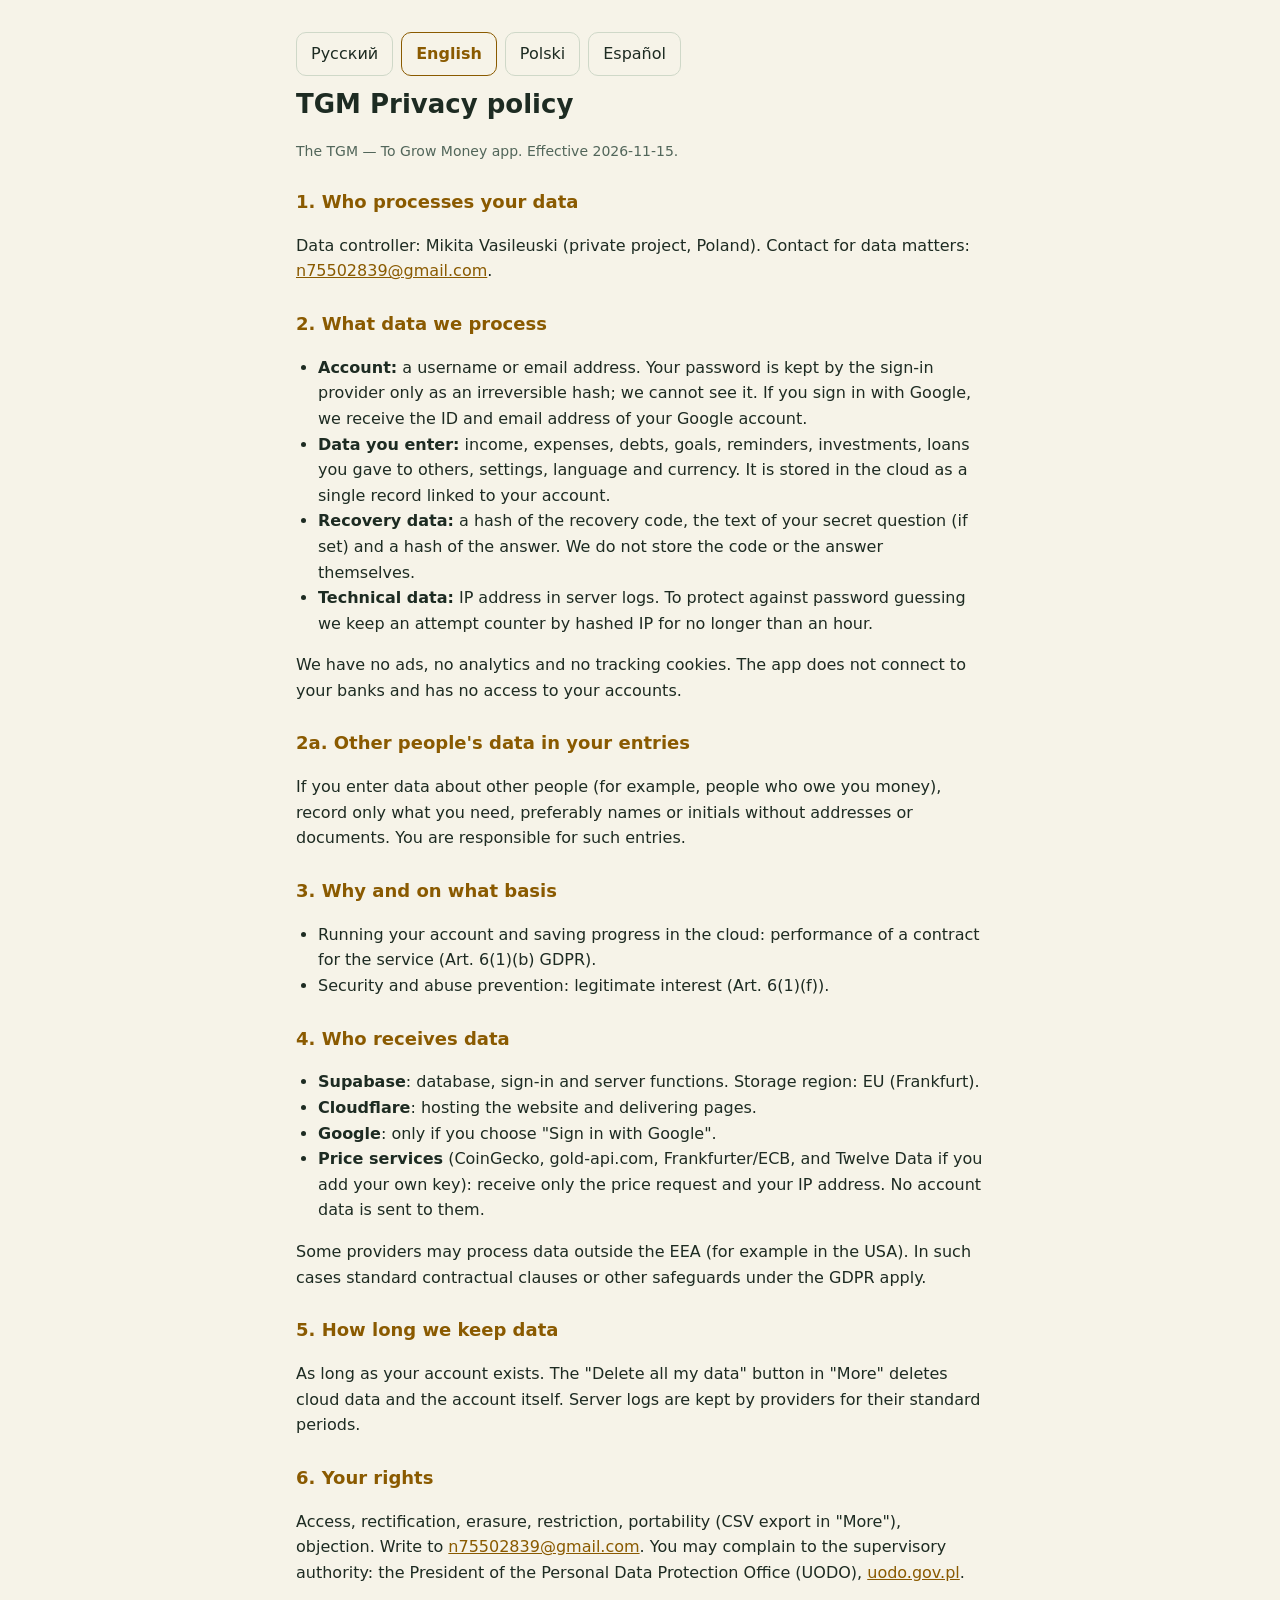
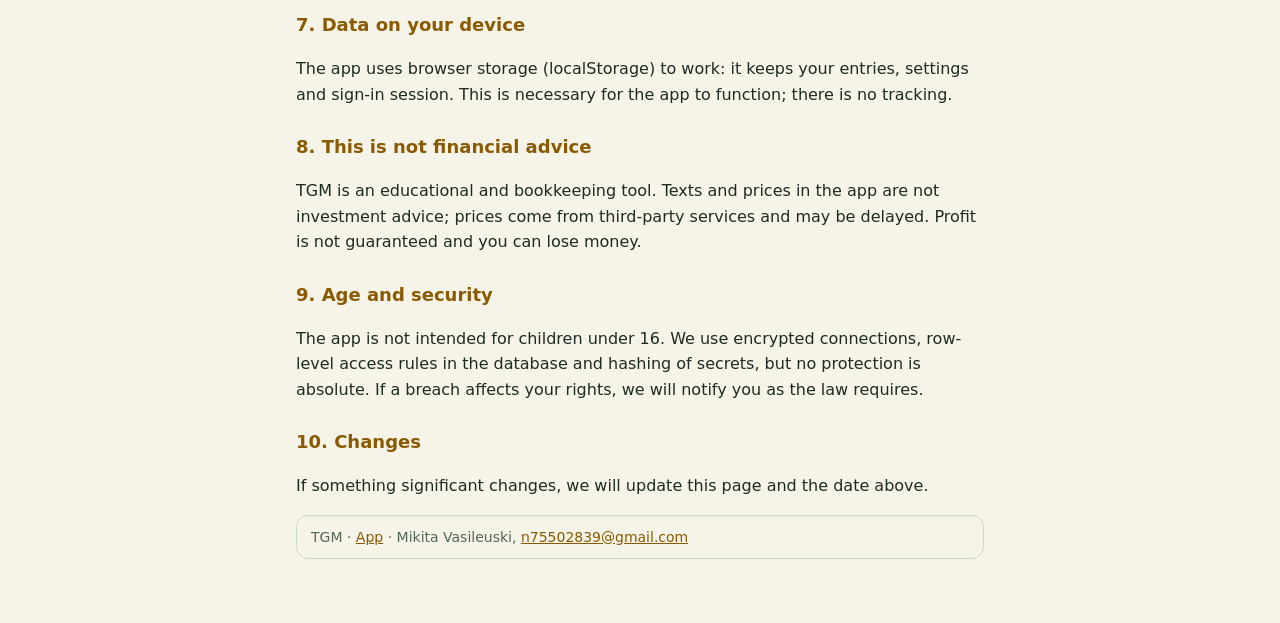
==== privacy.html @ ac7b107a "Add files via upload" ====
<!doctype html>
<html lang="en">
<head>
<meta charset="utf-8">
<meta name="viewport" content="width=device-width, initial-scale=1">
<meta name="color-scheme" content="dark light">
<title>TGM — Privacy policy</title>
<style>
:root { --bg: #0e1a14; --fg: #e8efe6; --muted: #9db3a3; --line: #2a4132; --accent: #f2bd4b; }
@media (prefers-color-scheme: light) { :root { --bg: #f6f3e8; --fg: #1d2b22; --muted: #52665a; --line: #cfd8c8; --accent: #8a5a00; } }
* { box-sizing: border-box; }
body { margin: 0; background: var(--bg); color: var(--fg); font: 16px/1.6 system-ui, -apple-system, Segoe UI, Roboto, sans-serif; }
main { max-width: 720px; margin: 0 auto; padding: 20px 16px 48px; }
h1 { font-size: 26px; margin: 8px 0 4px; } h2 { font-size: 18px; margin: 26px 0 6px; color: var(--accent); }
p, li { overflow-wrap: anywhere; } ul { padding-left: 22px; } a { color: var(--accent); }
.muted { color: var(--muted); font-size: 14px; }
nav.langs { display: flex; gap: 8px; flex-wrap: wrap; margin: 12px 0 8px; }
nav.langs button { background: transparent; color: var(--fg); border: 1px solid var(--line); border-radius: 10px; padding: 8px 14px; font: inherit; cursor: pointer; min-height: 44px; }
nav.langs button[aria-pressed="true"] { border-color: var(--accent); color: var(--accent); font-weight: 700; }
section[hidden] { display: none; }
.note { border: 1px solid var(--line); border-radius: 12px; padding: 10px 14px; margin: 16px 0; }
</style>
</head>
<body>
<main>
<nav class="langs" aria-label="Language">
  <button data-l="ru">Русский</button><button data-l="en">English</button><button data-l="pl">Polski</button><button data-l="es">Español</button>
</nav>

<!-- ============ RU ============ -->
<section data-lang="ru" lang="ru">
<h1>Политика конфиденциальности TGM</h1>
<p class="muted">Приложение TGM — To Grow Money. Действует с 2026-11-15.</p>

<h2>1. Кто обрабатывает данные</h2>
<p>Администратор данных: Mikita Vasileuski (частный проект, Польша). Связь по вопросам данных: <a href="mailto:n75502839@gmail.com">n75502839@gmail.com</a>.</p>

<h2>2. Какие данные мы обрабатываем</h2>
<ul>
<li><b>Аккаунт:</b> логин или адрес почты. Пароль хранится у провайдера входа только в виде необратимого хеша, мы его не видим. Если входишь через Google, мы получаем идентификатор и адрес почты аккаунта Google.</li>
<li><b>Данные, которые ты вносишь:</b> доходы, траты, долги, цели, напоминания, вложения, займы другим людям, настройки, язык и валюта. Они хранятся в облаке одной записью, привязанной к твоему аккаунту.</li>
<li><b>Данные восстановления:</b> хеш кода восстановления, текст секретного вопроса (если задан) и хеш ответа. Сам код и ответ мы не храним.</li>
<li><b>Технические данные:</b> IP-адрес в журналах сервера. Для защиты от перебора паролей мы сохраняем счётчик попыток по хешу IP не дольше часа.</li>
</ul>
<p>У нас нет рекламы, аналитики и отслеживающих файлов cookie. Приложение не подключается к твоим банкам и не имеет доступа к счетам.</p>

<h2>2а. Чужие данные в твоих записях</h2>
<p>Если ты вносишь данные других людей (например, должников), записывай только то, что нужно тебе, лучше имена или инициалы без адресов и документов. Ответственность за такие записи лежит на тебе.</p>

<h2>3. Зачем и на каком основании</h2>
<ul>
<li>Работа аккаунта и облачное сохранение прогресса: исполнение договора об оказании услуги (ст. 6(1)(b) RODO/GDPR).</li>
<li>Безопасность и защита от злоупотреблений: законный интерес (ст. 6(1)(f)).</li>
</ul>

<h2>4. Кому передаются данные</h2>
<ul>
<li><b>Supabase</b>: база данных, вход и серверные функции. Регион хранения: ЕС (Франкфурт).</li>
<li><b>Cloudflare</b>: размещение сайта и доставка страниц.</li>
<li><b>Google</b>: только если ты выбираешь «Войти через Google».</li>
<li><b>Сервисы цен</b> (CoinGecko, gold-api.com, Frankfurter/ЕЦБ, а также Twelve Data, если ты сам добавил свой ключ): получают только запрос цен и твой IP-адрес. Данные аккаунта им не передаются.</li>
</ul>
<p>Часть поставщиков может обрабатывать данные за пределами ЕЭЗ (например, в США). В таких случаях действуют стандартные договорные положения или иные механизмы защиты, предусмотренные RODO.</p>

<h2>5. Сколько хранятся данные</h2>
<p>Пока существует твой аккаунт. Кнопка «Удалить все мои данные» в разделе «Ещё» удаляет облачные данные и сам аккаунт. Журналы серверов хранятся у провайдеров в течение их стандартных сроков.</p>

<h2>6. Твои права</h2>
<p>Доступ к данным, исправление, удаление, ограничение обработки, перенос (выгрузка CSV в «Ещё»), возражение. Напиши на <a href="mailto:n75502839@gmail.com">n75502839@gmail.com</a>. Ты вправе пожаловаться в надзорный орган: Prezes Urzędu Ochrony Danych Osobowych (UODO), <a href="https://uodo.gov.pl">uodo.gov.pl</a>.</p>

<h2>7. Данные на твоём устройстве</h2>
<p>Приложение использует память браузера (localStorage), чтобы работать: хранит твои записи, настройки и сессию входа. Это необходимо для работы, отслеживания нет.</p>

<h2>8. Это не финансовая консультация</h2>
<p>TGM — учебный и учётный инструмент. Тексты и цены в приложении не являются инвестиционной рекомендацией, цены берутся у сторонних сервисов и могут отставать. Прибыль не гарантирована, можно потерять деньги.</p>

<h2>9. Возраст и безопасность</h2>
<p>Приложение не предназначено для детей младше 16 лет. Мы используем шифрованное соединение, правила доступа на уровне строк базы и хеширование секретов, но абсолютной защиты не бывает. При нарушении, затрагивающем твои права, мы сообщим об этом по закону.</p>

<h2>10. Изменения</h2>
<p>При существенных изменениях мы обновим эту страницу и дату вверху.</p>
</section>

<!-- ============ EN ============ -->
<section data-lang="en" lang="en">
<h1>TGM Privacy policy</h1>
<p class="muted">The TGM — To Grow Money app. Effective 2026-11-15.</p>

<h2>1. Who processes your data</h2>
<p>Data controller: Mikita Vasileuski (private project, Poland). Contact for data matters: <a href="mailto:n75502839@gmail.com">n75502839@gmail.com</a>.</p>

<h2>2. What data we process</h2>
<ul>
<li><b>Account:</b> a username or email address. Your password is kept by the sign-in provider only as an irreversible hash; we cannot see it. If you sign in with Google, we receive the ID and email address of your Google account.</li>
<li><b>Data you enter:</b> income, expenses, debts, goals, reminders, investments, loans you gave to others, settings, language and currency. It is stored in the cloud as a single record linked to your account.</li>
<li><b>Recovery data:</b> a hash of the recovery code, the text of your secret question (if set) and a hash of the answer. We do not store the code or the answer themselves.</li>
<li><b>Technical data:</b> IP address in server logs. To protect against password guessing we keep an attempt counter by hashed IP for no longer than an hour.</li>
</ul>
<p>We have no ads, no analytics and no tracking cookies. The app does not connect to your banks and has no access to your accounts.</p>

<h2>2a. Other people's data in your entries</h2>
<p>If you enter data about other people (for example, people who owe you money), record only what you need, preferably names or initials without addresses or documents. You are responsible for such entries.</p>

<h2>3. Why and on what basis</h2>
<ul>
<li>Running your account and saving progress in the cloud: performance of a contract for the service (Art. 6(1)(b) GDPR).</li>
<li>Security and abuse prevention: legitimate interest (Art. 6(1)(f)).</li>
</ul>

<h2>4. Who receives data</h2>
<ul>
<li><b>Supabase</b>: database, sign-in and server functions. Storage region: EU (Frankfurt).</li>
<li><b>Cloudflare</b>: hosting the website and delivering pages.</li>
<li><b>Google</b>: only if you choose "Sign in with Google".</li>
<li><b>Price services</b> (CoinGecko, gold-api.com, Frankfurter/ECB, and Twelve Data if you add your own key): receive only the price request and your IP address. No account data is sent to them.</li>
</ul>
<p>Some providers may process data outside the EEA (for example in the USA). In such cases standard contractual clauses or other safeguards under the GDPR apply.</p>

<h2>5. How long we keep data</h2>
<p>As long as your account exists. The "Delete all my data" button in "More" deletes cloud data and the account itself. Server logs are kept by providers for their standard periods.</p>

<h2>6. Your rights</h2>
<p>Access, rectification, erasure, restriction, portability (CSV export in "More"), objection. Write to <a href="mailto:n75502839@gmail.com">n75502839@gmail.com</a>. You may complain to the supervisory authority: the President of the Personal Data Protection Office (UODO), <a href="https://uodo.gov.pl">uodo.gov.pl</a>.</p>

<h2>7. Data on your device</h2>
<p>The app uses browser storage (localStorage) to work: it keeps your entries, settings and sign-in session. This is necessary for the app to function; there is no tracking.</p>

<h2>8. This is not financial advice</h2>
<p>TGM is an educational and bookkeeping tool. Texts and prices in the app are not investment advice; prices come from third-party services and may be delayed. Profit is not guaranteed and you can lose money.</p>

<h2>9. Age and security</h2>
<p>The app is not intended for children under 16. We use encrypted connections, row-level access rules in the database and hashing of secrets, but no protection is absolute. If a breach affects your rights, we will notify you as the law requires.</p>

<h2>10. Changes</h2>
<p>If something significant changes, we will update this page and the date above.</p>
</section>

<!-- ============ PL ============ -->
<section data-lang="pl" lang="pl">
<h1>Polityka prywatności TGM</h1>
<p class="muted">Aplikacja TGM — To Grow Money. Obowiązuje od 2026-11-15.</p>

<h2>1. Kto przetwarza dane</h2>
<p>Administrator danych: Mikita Vasileuski (projekt prywatny, Polska). Kontakt w sprawach danych: <a href="mailto:n75502839@gmail.com">n75502839@gmail.com</a>.</p>

<h2>2. Jakie dane przetwarzamy</h2>
<ul>
<li><b>Konto:</b> login lub adres e-mail. Hasło jest przechowywane przez dostawcę logowania wyłącznie jako nieodwracalny skrót, nie możemy go zobaczyć. Jeśli logujesz się przez Google, otrzymujemy identyfikator i adres e-mail konta Google.</li>
<li><b>Dane, które wpisujesz:</b> dochody, wydatki, długi, cele, przypomnienia, inwestycje, pożyczki udzielone innym osobom, ustawienia, język i waluta. Są zapisane w chmurze jako jeden rekord powiązany z twoim kontem.</li>
<li><b>Dane do odzyskiwania konta:</b> skrót kodu odzyskiwania, treść pytania pomocniczego (jeśli ustawione) i skrót odpowiedzi. Samego kodu ani odpowiedzi nie przechowujemy.</li>
<li><b>Dane techniczne:</b> adres IP w logach serwera. Aby chronić przed zgadywaniem haseł, przechowujemy licznik prób według skrótu IP nie dłużej niż godzinę.</li>
</ul>
<p>Nie mamy reklam, analityki ani śledzących plików cookie. Aplikacja nie łączy się z twoimi bankami i nie ma dostępu do rachunków.</p>

<h2>2a. Dane innych osób w twoich wpisach</h2>
<p>Jeśli wpisujesz dane innych osób (na przykład dłużników), zapisuj tylko to, co potrzebne, najlepiej imiona lub inicjały bez adresów i dokumentów. Za takie wpisy odpowiadasz ty.</p>

<h2>3. Po co i na jakiej podstawie</h2>
<ul>
<li>Prowadzenie konta i zapis postępów w chmurze: wykonanie umowy o świadczenie usługi (art. 6 ust. 1 lit. b RODO).</li>
<li>Bezpieczeństwo i zapobieganie nadużyciom: prawnie uzasadniony interes (art. 6 ust. 1 lit. f).</li>
</ul>

<h2>4. Kto otrzymuje dane</h2>
<ul>
<li><b>Supabase</b>: baza danych, logowanie i funkcje serwerowe. Region przechowywania: UE (Frankfurt).</li>
<li><b>Cloudflare</b>: hosting strony i dostarczanie stron.</li>
<li><b>Google</b>: tylko jeśli wybierzesz „Zaloguj przez Google”.</li>
<li><b>Serwisy z cenami</b> (CoinGecko, gold-api.com, Frankfurter/EBC oraz Twelve Data, jeśli sam dodasz swój klucz): otrzymują tylko zapytanie o ceny i twój adres IP. Dane konta do nich nie trafiają.</li>
</ul>
<p>Niektórzy dostawcy mogą przetwarzać dane poza EOG (na przykład w USA). W takich przypadkach obowiązują standardowe klauzule umowne lub inne zabezpieczenia przewidziane w RODO.</p>

<h2>5. Jak długo przechowujemy dane</h2>
<p>Dopóki istnieje twoje konto. Przycisk „Usuń wszystkie moje dane” w zakładce „Więcej” usuwa dane z chmury i samo konto. Logi serwerów są przechowywane przez dostawców w standardowych okresach.</p>

<h2>6. Twoje prawa</h2>
<p>Dostęp, sprostowanie, usunięcie, ograniczenie przetwarzania, przenoszenie (eksport CSV w „Więcej”), sprzeciw. Napisz na <a href="mailto:n75502839@gmail.com">n75502839@gmail.com</a>. Możesz złożyć skargę do organu nadzorczego: Prezes Urzędu Ochrony Danych Osobowych (UODO), <a href="https://uodo.gov.pl">uodo.gov.pl</a>.</p>

<h2>7. Dane na twoim urządzeniu</h2>
<p>Aplikacja używa pamięci przeglądarki (localStorage), aby działać: przechowuje twoje wpisy, ustawienia i sesję logowania. Jest to niezbędne do działania, nie ma śledzenia.</p>

<h2>8. To nie jest porada finansowa</h2>
<p>TGM to narzędzie edukacyjne i do prowadzenia budżetu. Teksty i ceny w aplikacji nie są rekomendacją inwestycyjną, ceny pochodzą z zewnętrznych serwisów i mogą być opóźnione. Zysk nie jest gwarantowany, można stracić pieniądze.</p>

<h2>9. Wiek i bezpieczeństwo</h2>
<p>Aplikacja nie jest przeznaczona dla dzieci poniżej 16 lat. Stosujemy szyfrowane połączenie, reguły dostępu na poziomie wierszy bazy i hashowanie sekretów, ale absolutna ochrona nie istnieje. Jeśli naruszenie dotknie twoich praw, powiadomimy cię zgodnie z prawem.</p>

<h2>10. Zmiany</h2>
<p>Przy istotnych zmianach zaktualizujemy tę stronę i datę powyżej.</p>
</section>

<!-- ============ ES ============ -->
<section data-lang="es" lang="es">
<h1>Política de privacidad de TGM</h1>
<p class="muted">La aplicación TGM — To Grow Money. En vigor desde 2026-11-15.</p>

<h2>1. Quién trata tus datos</h2>
<p>Responsable del tratamiento: Mikita Vasileuski (proyecto privado, Polonia). Contacto para asuntos de datos: <a href="mailto:n75502839@gmail.com">n75502839@gmail.com</a>.</p>

<h2>2. Qué datos tratamos</h2>
<ul>
<li><b>Cuenta:</b> un usuario o una dirección de correo. La contraseña la guarda el proveedor de acceso solo como un hash irreversible; nosotros no podemos verla. Si entras con Google, recibimos el identificador y el correo de tu cuenta de Google.</li>
<li><b>Datos que introduces:</b> ingresos, gastos, deudas, metas, recordatorios, inversiones, préstamos que hiciste a otras personas, ajustes, idioma y moneda. Se guardan en la nube como un único registro vinculado a tu cuenta.</li>
<li><b>Datos de recuperación:</b> un hash del código de recuperación, el texto de tu pregunta secreta (si la fijas) y un hash de la respuesta. No guardamos el código ni la respuesta en sí.</li>
<li><b>Datos técnicos:</b> dirección IP en los registros del servidor. Para protegerte de intentos de adivinar contraseñas guardamos un contador de intentos por hash de IP durante no más de una hora.</li>
</ul>
<p>No tenemos publicidad, analítica ni cookies de seguimiento. La aplicación no se conecta a tus bancos ni tiene acceso a tus cuentas.</p>

<h2>2a. Datos de otras personas en tus registros</h2>
<p>Si introduces datos de otras personas (por ejemplo, quienes te deben dinero), anota solo lo necesario, mejor nombres o iniciales sin direcciones ni documentos. Eres responsable de esos registros.</p>

<h2>3. Para qué y con qué base</h2>
<ul>
<li>Gestionar tu cuenta y guardar el progreso en la nube: ejecución de un contrato de servicio (art. 6.1.b RGPD).</li>
<li>Seguridad y prevención de abusos: interés legítimo (art. 6.1.f).</li>
</ul>

<h2>4. Quién recibe los datos</h2>
<ul>
<li><b>Supabase</b>: base de datos, acceso y funciones de servidor. Región de almacenamiento: UE (Fráncfort).</li>
<li><b>Cloudflare</b>: alojamiento del sitio y entrega de páginas.</li>
<li><b>Google</b>: solo si eliges «Entrar con Google».</li>
<li><b>Servicios de precios</b> (CoinGecko, gold-api.com, Frankfurter/BCE y Twelve Data si añades tu propia clave): reciben solo la consulta de precios y tu dirección IP. No se les envían datos de la cuenta.</li>
</ul>
<p>Algunos proveedores pueden tratar datos fuera del EEE (por ejemplo, en EE. UU.). En esos casos se aplican cláusulas contractuales tipo u otras garantías previstas en el RGPD.</p>

<h2>5. Cuánto tiempo guardamos los datos</h2>
<p>Mientras exista tu cuenta. El botón «Borrar todos mis datos» en «Más» elimina los datos de la nube y la propia cuenta. Los registros de servidor los conservan los proveedores durante sus plazos habituales.</p>

<h2>6. Tus derechos</h2>
<p>Acceso, rectificación, supresión, limitación, portabilidad (exportación CSV en «Más»), oposición. Escribe a <a href="mailto:n75502839@gmail.com">n75502839@gmail.com</a>. Puedes reclamar ante la autoridad de control: el Presidente de la Oficina de Protección de Datos Personales de Polonia (UODO), <a href="https://uodo.gov.pl">uodo.gov.pl</a>.</p>

<h2>7. Datos en tu dispositivo</h2>
<p>La aplicación usa el almacenamiento del navegador (localStorage) para funcionar: guarda tus registros, ajustes y la sesión. Es necesario para que funcione; no hay seguimiento.</p>

<h2>8. No es asesoramiento financiero</h2>
<p>TGM es una herramienta educativa y de control de presupuesto. Los textos y precios de la aplicación no son una recomendación de inversión; los precios vienen de servicios de terceros y pueden retrasarse. La ganancia no está garantizada y puedes perder dinero.</p>

<h2>9. Edad y seguridad</h2>
<p>La aplicación no está dirigida a menores de 16 años. Usamos conexión cifrada, reglas de acceso por filas en la base de datos y hash de secretos, pero ninguna protección es absoluta. Si una brecha afecta a tus derechos, te lo notificaremos como exige la ley.</p>

<h2>10. Cambios</h2>
<p>Si cambia algo importante, actualizaremos esta página y la fecha de arriba.</p>
</section>

<p class="note muted">TGM · <a href="./">App</a> · <span id="contact">Mikita Vasileuski, <a href="mailto:n75502839@gmail.com">n75502839@gmail.com</a></span></p>
</main>
<script>
(function () {
  var L = ['ru', 'en', 'pl', 'es'];
  var q = new URLSearchParams(location.search).get('lang');
  var nav = (navigator.language || 'en').slice(0, 2);
  var cur = L.indexOf(q) >= 0 ? q : (L.indexOf(nav) >= 0 ? nav : 'en');
  function show(l) {
    cur = l; document.documentElement.lang = l;
    document.querySelectorAll('section[data-lang]').forEach(function (s) { s.hidden = s.getAttribute('data-lang') !== l; });
    document.querySelectorAll('nav.langs button').forEach(function (b) { b.setAttribute('aria-pressed', b.getAttribute('data-l') === l ? 'true' : 'false'); });
  }
  document.querySelectorAll('nav.langs button').forEach(function (b) { b.addEventListener('click', function () { show(b.getAttribute('data-l')); }); });
  show(cur);
})();
</script>
</body>
</html>
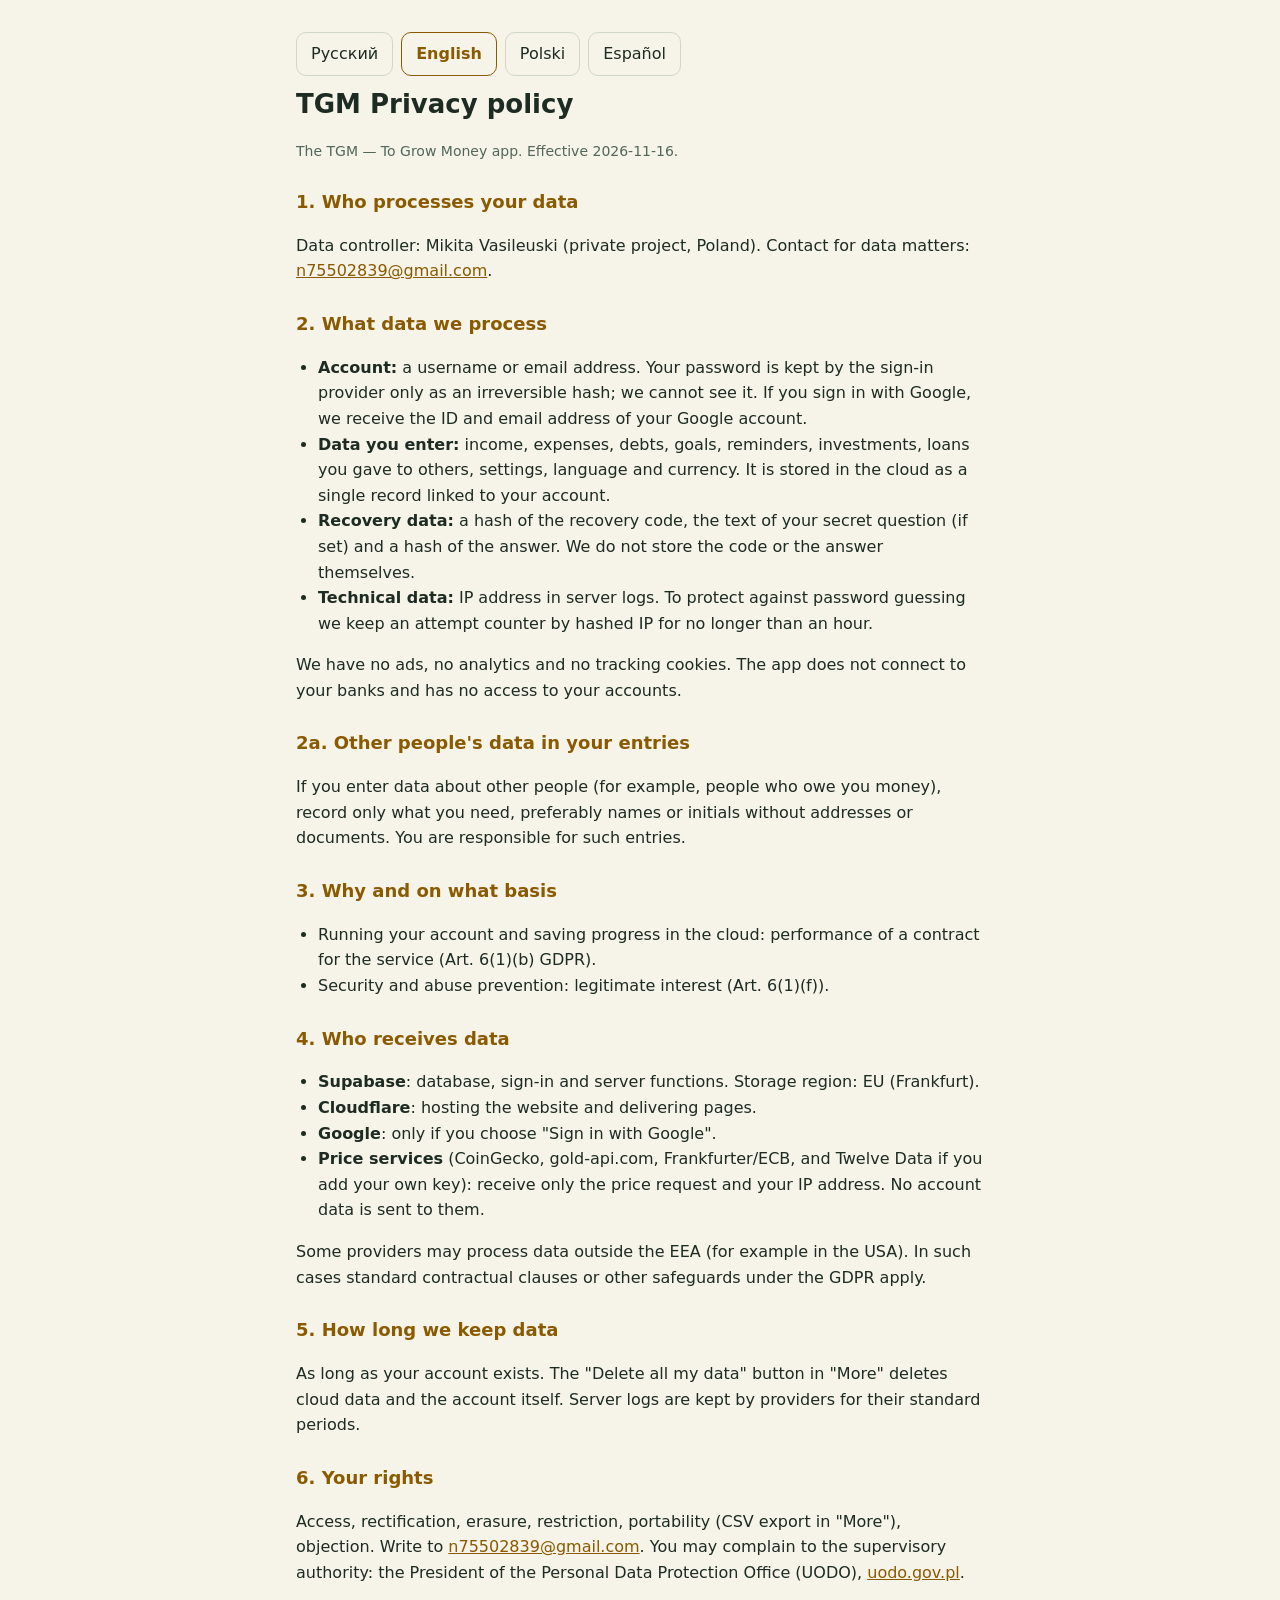
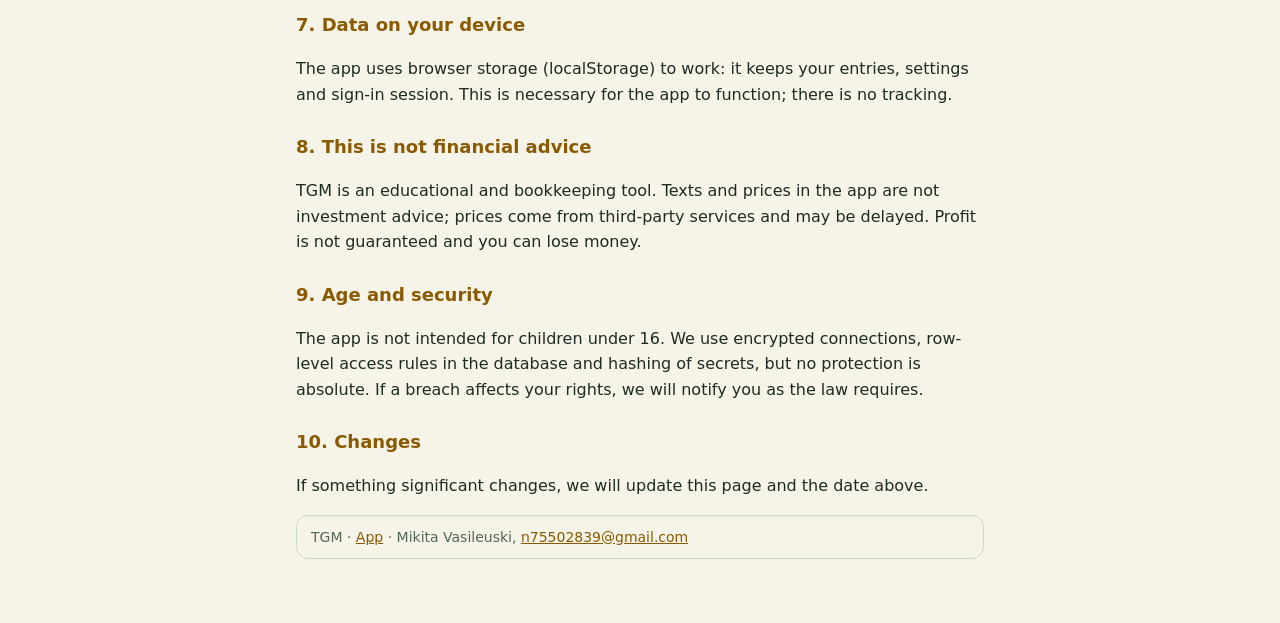
==== commit e1d0adab: "Add files via upload" ====
--- a/privacy.html
+++ b/privacy.html
@@ -30,7 +30,7 @@
 <!-- ============ RU ============ -->
 <section data-lang="ru" lang="ru">
 <h1>Политика конфиденциальности TGM</h1>
-<p class="muted">Приложение TGM — To Grow Money. Действует с 2026-11-15.</p>
+<p class="muted">Приложение TGM — To Grow Money. Действует с 2026-11-16.</p>
 
 <h2>1. Кто обрабатывает данные</h2>
 <p>Администратор данных: Mikita Vasileuski (частный проект, Польша). Связь по вопросам данных: <a href="mailto:n75502839@gmail.com">n75502839@gmail.com</a>.</p>
@@ -84,7 +84,7 @@
 <!-- ============ EN ============ -->
 <section data-lang="en" lang="en">
 <h1>TGM Privacy policy</h1>
-<p class="muted">The TGM — To Grow Money app. Effective 2026-11-15.</p>
+<p class="muted">The TGM — To Grow Money app. Effective 2026-11-16.</p>
 
 <h2>1. Who processes your data</h2>
 <p>Data controller: Mikita Vasileuski (private project, Poland). Contact for data matters: <a href="mailto:n75502839@gmail.com">n75502839@gmail.com</a>.</p>
@@ -138,7 +138,7 @@
 <!-- ============ PL ============ -->
 <section data-lang="pl" lang="pl">
 <h1>Polityka prywatności TGM</h1>
-<p class="muted">Aplikacja TGM — To Grow Money. Obowiązuje od 2026-11-15.</p>
+<p class="muted">Aplikacja TGM — To Grow Money. Obowiązuje od 2026-11-16.</p>
 
 <h2>1. Kto przetwarza dane</h2>
 <p>Administrator danych: Mikita Vasileuski (projekt prywatny, Polska). Kontakt w sprawach danych: <a href="mailto:n75502839@gmail.com">n75502839@gmail.com</a>.</p>
@@ -192,7 +192,7 @@
 <!-- ============ ES ============ -->
 <section data-lang="es" lang="es">
 <h1>Política de privacidad de TGM</h1>
-<p class="muted">La aplicación TGM — To Grow Money. En vigor desde 2026-11-15.</p>
+<p class="muted">La aplicación TGM — To Grow Money. En vigor desde 2026-11-16.</p>
 
 <h2>1. Quién trata tus datos</h2>
 <p>Responsable del tratamiento: Mikita Vasileuski (proyecto privado, Polonia). Contacto para asuntos de datos: <a href="mailto:n75502839@gmail.com">n75502839@gmail.com</a>.</p>
